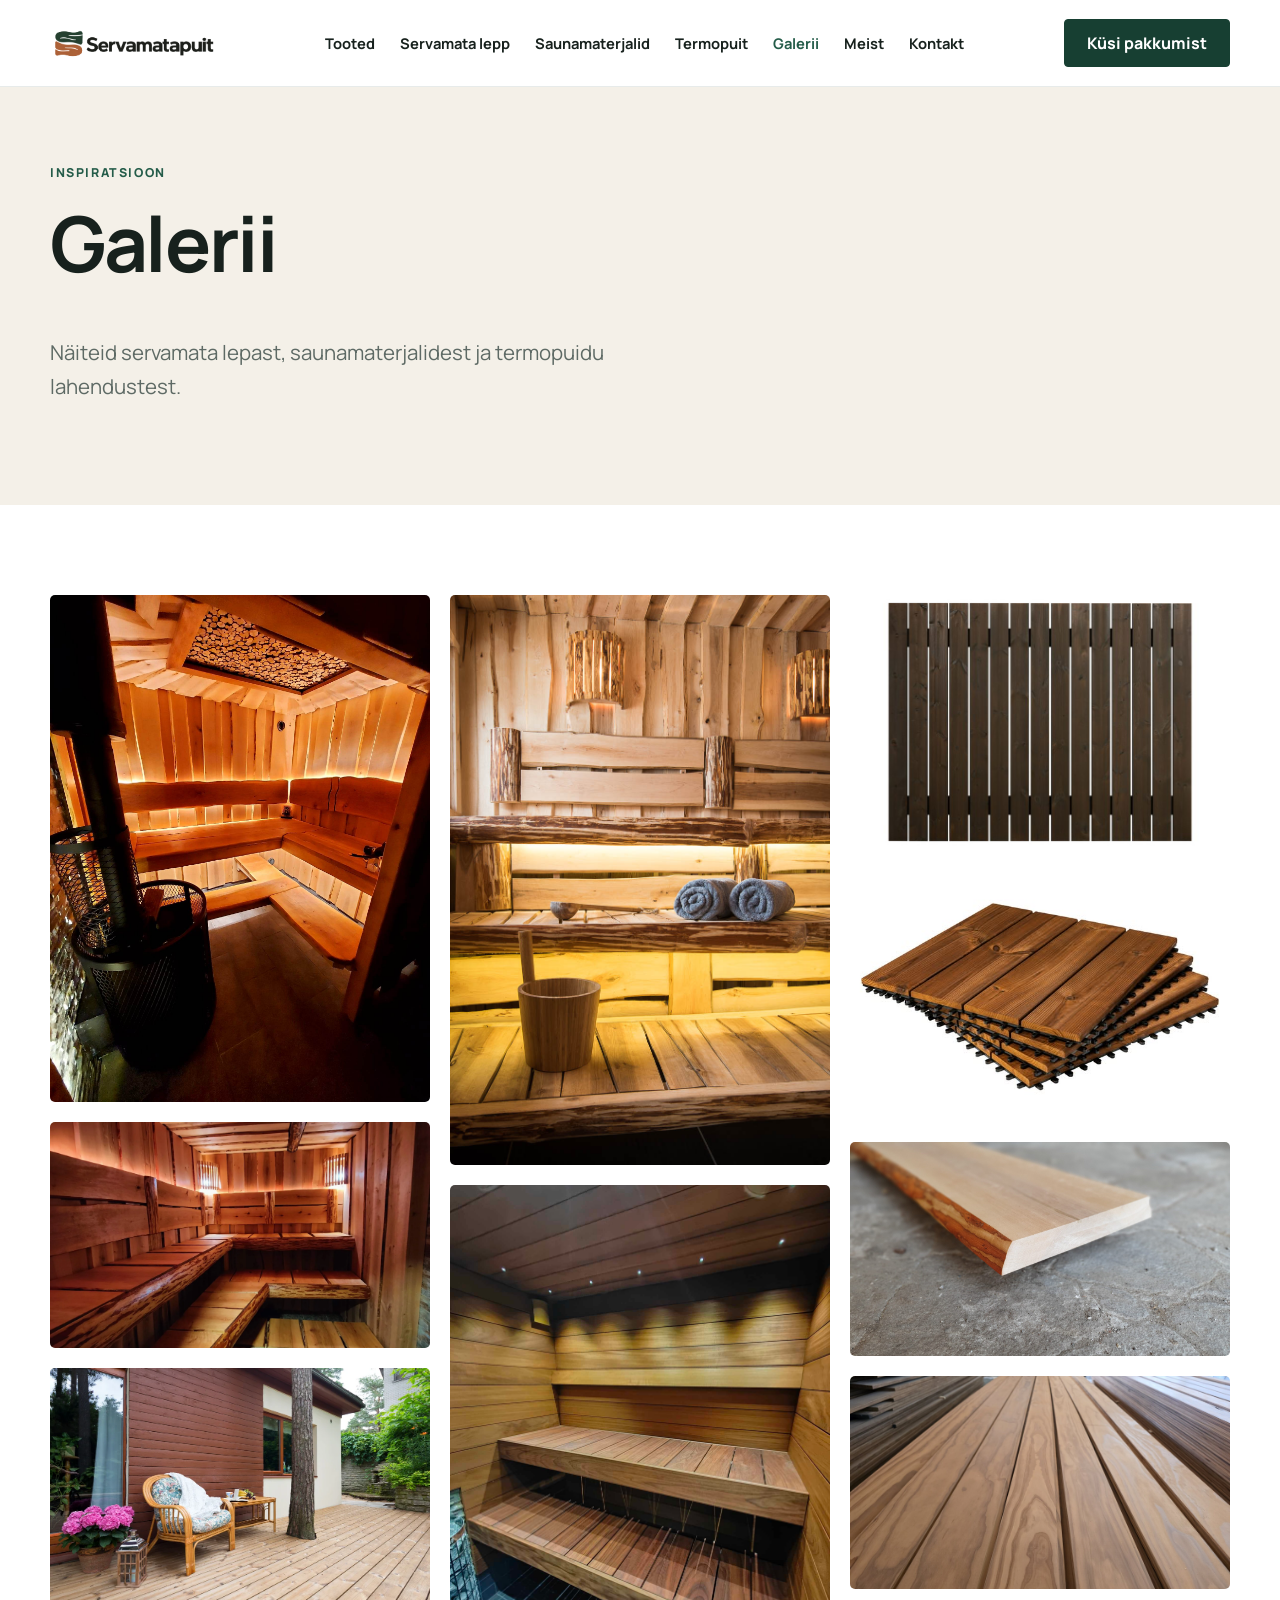
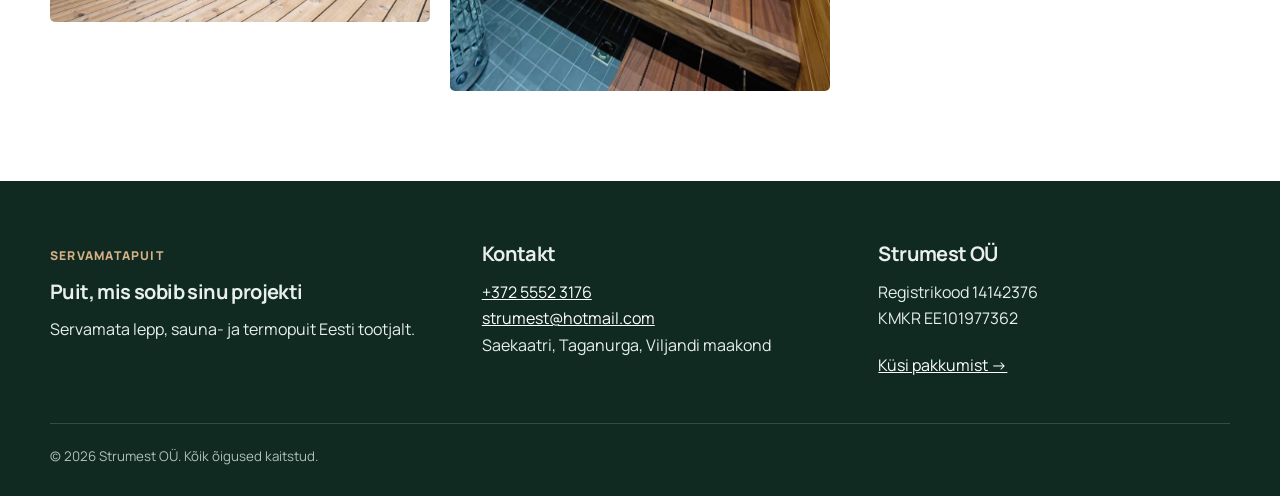
==== galerii/index.html @ 7a6e7cc1 "Add galerii page" ====
<!doctype html><html lang='et'><head><meta charset='utf-8'><meta name='viewport' content='width=device-width,initial-scale=1'><title>Galerii | Servamatapuit</title><meta name='description' content='Inspiratsioon servamata lepa, sauna- ja termopuidu kasutamiseks.'><link rel='canonical' href='https://servamatapuit.ee/galerii/'><meta property='og:title' content='Galerii | Servamatapuit'><meta property='og:description' content='Inspiratsioon servamata lepa, sauna- ja termopuidu kasutamiseks.'><meta property='og:type' content='website'><meta property='og:url' content='https://servamatapuit.ee/galerii/'><meta property='og:image' content='https://servamatapuit.ee/assets/oksavaba-servamata-lepp.jpg'><link rel='icon' href='/assets/servamatapuit-logo-tight.png'><link rel='stylesheet' href='/assets/style.css'></head><body><header class='site-header'><a class='skip' href='#sisu'>Liigu sisu juurde</a><div class='wrap nav'><a class='brand' href='/' aria-label='Servamatapuit avaleht'><img src='/assets/servamatapuit-logo-tight.png' alt='Servamatapuit'></a><button class='mobile-toggle' aria-label='Ava menüü' aria-expanded='false'>☰</button><nav class='menu' aria-label='Peamenüü'><a href='/tooted/'>Tooted</a>
<a href='/servamata-lepp/'>Servamata lepp</a>
<a href='/saunamaterjalid/'>Saunamaterjalid</a>
<a href='/termopuit/'>Termopuit</a>
<a href='/galerii/' aria-current="page">Galerii</a>
<a href='/meist/'>Meist</a>
<a href='/kontakt/'>Kontakt</a></nav><a class='nav-cta' href='/hinnaparing/'>Küsi pakkumist</a></div></header><main id='sisu'><section class='hero'><div class='wrap'><span class='eyebrow'>Inspiratsioon</span><h1>Galerii</h1><p class='lead'>Näiteid servamata lepast, saunamaterjalidest ja termopuidu lahendustest.</p></div></section><section class='section'><div class='wrap gallery'><img src='/assets/servamata-lepp-saunas.jpeg' alt='Servamata lepp saunas'><img src='/assets/lepapuidust-saun.webp' alt='Lepapuidust saun'><img src='/assets/termoaed-terrass.webp' alt='Termopuidust terrass'><img src='/assets/servamata-lepp-sisekujunduses.jpg' alt='Servamata lepp sisekujunduses'><img src='/assets/termotoodeldud-puit-saunas.jpg' alt='Termotöödeldud puit saunas'><img src='/assets/termoaed-aiapaneel.jpg' alt='Termopuidust aiapaneel'><img src='/assets/termoaed-porandamoodulid.jpg' alt='Termopuidust põrandamoodulid'><img src='/assets/lepaplank-35mm.jpg' alt='35 mm lepaplank'><img src='/assets/radiata-sts-20x138-pealt.jpg' alt='Radiata männi voodrilaud'></div></section></main><footer class='footer'><div class='wrap'><div class='footer-grid'><div><p class='kicker'>Servamatapuit</p><h3>Puit, mis sobib sinu projekti</h3><p>Servamata lepp, sauna- ja termopuit Eesti tootjalt.</p></div><div><h3>Kontakt</h3><p><a href='tel:+37255523176'>+372 5552 3176</a><br><a href='mailto:strumest@hotmail.com'>strumest@hotmail.com</a><br>Saekaatri, Taganurga, Viljandi maakond</p></div><div><h3>Strumest OÜ</h3><p>Registrikood 14142376<br>KMKR EE101977362</p><a href='/hinnaparing/'>Küsi pakkumist →</a></div></div><small>© 2026 Strumest OÜ. Kõik õigused kaitstud.</small></div></footer><script src='/assets/site.js' defer></script></body></html>
---- assets/style.css ----
@font-face{font-family:Manrope;src:url('/assets/Manrope-VariableFont_wght.woff2') format('woff2');font-weight:200 800;font-display:swap}
:root{--green:#173f32;--green2:#245c49;--wood:#c58a52;--cream:#f4f0e8;--ink:#17211d;--muted:#5e6a65;--line:#d8ddd9;--white:#fff;--shadow:0 18px 50px rgba(23,63,50,.12)}
*{box-sizing:border-box}html{scroll-behavior:smooth}body{margin:0;color:var(--ink);background:#fff;font-family:Manrope,Arial,sans-serif;line-height:1.65}img{display:block;max-width:100%;height:auto}a{color:inherit}h1,h2,h3{line-height:1.12;margin:0 0 .65em;letter-spacing:-.03em}h1{font-size:clamp(2.45rem,6vw,5.8rem);max-width:14ch}h2{font-size:clamp(2rem,4vw,3.5rem)}h3{font-size:1.25rem}p{margin:.2em 0 1.25em}.wrap{width:min(1180px,calc(100% - 40px));margin:auto}.site-header{position:sticky;top:0;z-index:20;background:rgba(255,255,255,.95);backdrop-filter:blur(12px);border-bottom:1px solid rgba(23,63,50,.1)}.nav{height:86px;display:flex;align-items:center;justify-content:space-between;gap:28px}.brand img{width:174px}.menu{display:flex;align-items:center;gap:25px;font-size:.92rem;font-weight:700}.menu a{text-decoration:none}.menu a:hover,.menu a[aria-current=page]{color:var(--green2)}.nav-cta,.btn{display:inline-flex;align-items:center;justify-content:center;min-height:48px;padding:0 22px;border-radius:4px;background:var(--green);color:#fff;text-decoration:none;font-weight:750;border:1px solid var(--green);cursor:pointer}.btn:hover,.nav-cta:hover{background:var(--green2)}.btn.alt{background:transparent;color:var(--green)}.mobile-toggle{display:none;border:0;background:transparent;font-size:1.75rem;color:var(--green)}
.hero{background:var(--cream);padding:76px 0}.hero-grid{display:grid;grid-template-columns:1.05fr .95fr;align-items:center;gap:64px}.eyebrow{display:block;margin-bottom:17px;color:var(--green2);font-size:.77rem;font-weight:800;text-transform:uppercase;letter-spacing:.13em}.lead{font-size:clamp(1.05rem,2vw,1.28rem);color:var(--muted);max-width:640px}.actions{display:flex;flex-wrap:wrap;gap:12px;margin-top:27px}.hero-media{position:relative}.hero-media img{width:100%;height:560px;object-fit:cover;border-radius:6px;box-shadow:var(--shadow)}.price-tag{position:absolute;right:-18px;bottom:28px;background:#fff;padding:18px 22px;border-left:5px solid var(--wood);box-shadow:var(--shadow);font-weight:800}
.section{padding:90px 0}.section.soft{background:#f7f7f4}.section.green{background:var(--green);color:#fff}.section-head{display:flex;justify-content:space-between;align-items:end;gap:28px;margin-bottom:38px}.section-head p{max-width:600px;color:var(--muted)}.green .section-head p{color:#dce8e2}.grid{display:grid;grid-template-columns:repeat(3,1fr);gap:24px}.grid.two{grid-template-columns:repeat(2,1fr)}.card{background:#fff;border:1px solid var(--line);border-radius:6px;overflow:hidden}.card img{width:100%;height:270px;object-fit:cover}.card-body{padding:26px}.card p{color:var(--muted)}.card-link{font-weight:800;color:var(--green2);text-decoration:none}.price{font-size:1.15rem;font-weight:800;color:var(--green);margin-top:16px}.content{display:grid;grid-template-columns:minmax(0,1.35fr) minmax(280px,.65fr);gap:70px}.prose{font-size:1.03rem}.prose h2{margin-top:1.35em}.prose ul{padding-left:1.2em}.sidebox{align-self:start;position:sticky;top:110px;background:var(--cream);padding:30px;border-radius:6px}.sidebox ul{padding-left:1.2em}.table-wrap{overflow:auto;margin:28px 0}table{width:100%;border-collapse:collapse;min-width:650px}th,td{text-align:left;padding:15px;border-bottom:1px solid var(--line)}th{background:var(--green);color:#fff;font-size:.85rem}tr:nth-child(even) td{background:#f7f7f4}.notice{padding:20px 24px;background:#fff4df;border-left:5px solid var(--wood);margin:28px 0}.gallery{columns:3;column-gap:20px}.gallery img{width:100%;margin:0 0 20px;border-radius:5px;break-inside:avoid}.contact-grid{display:grid;grid-template-columns:.8fr 1.2fr;gap:56px}.contact-list{list-style:none;padding:0;margin:28px 0}.contact-list li{margin:14px 0}.contact-list a{color:var(--green2);font-weight:750}.form{background:#fff;padding:34px;border:1px solid var(--line);box-shadow:var(--shadow)}.field{margin-bottom:18px}.field label{display:block;font-weight:800;margin-bottom:7px}.field input,.field textarea{width:100%;border:1px solid #bfc8c3;border-radius:4px;padding:13px 14px;font:inherit;background:#fff}.field textarea{min-height:150px;resize:vertical}.field input:focus,.field textarea:focus{outline:3px solid rgba(36,92,73,.18);border-color:var(--green2)}.status{margin:16px 0 0;padding:13px 15px;background:#eef6f2;display:none}.status.error{background:#fff0ed;color:#8b2f23}.trap{position:absolute;left:-9999px}.footer{background:#102a22;color:#e8efec;padding:62px 0 28px}.footer-grid{display:grid;grid-template-columns:1.1fr 1fr 1fr;gap:45px}.footer a{color:#fff}.footer small{display:block;margin-top:45px;padding-top:22px;border-top:1px solid rgba(255,255,255,.15);color:#afc1ba}.kicker{font-weight:800;color:#d7b185;text-transform:uppercase;letter-spacing:.1em;font-size:.76rem}.mini-grid{display:grid;grid-template-columns:repeat(3,1fr);gap:1px;background:var(--line);border:1px solid var(--line)}.metric{background:#fff;padding:28px}.metric strong{display:block;color:var(--green);font-size:1.8rem}.skip{position:absolute;left:-9999px}.skip:focus{left:15px;top:15px;z-index:50;background:#fff;padding:12px}
@media(max-width:930px){.mobile-toggle{display:block}.menu{display:none;position:absolute;top:86px;left:0;right:0;background:#fff;padding:25px 20px;flex-direction:column;align-items:flex-start;border-bottom:1px solid var(--line)}.menu.open{display:flex}.nav-cta{display:none}.hero-grid,.content,.contact-grid{grid-template-columns:1fr}.hero-media img{height:430px}.sidebox{position:static}.grid{grid-template-columns:repeat(2,1fr)}.footer-grid{grid-template-columns:1fr 1fr}.gallery{columns:2}}
@media(max-width:620px){.wrap{width:min(100% - 28px,1180px)}.nav{height:74px}.menu{top:74px}.brand img{width:150px}.hero{padding:48px 0}.hero-media img{height:330px}.price-tag{right:8px}.section{padding:64px 0}.section-head{display:block}.grid,.grid.two,.mini-grid,.footer-grid{grid-template-columns:1fr}.gallery{columns:1}.form{padding:22px}.card img{height:235px}}
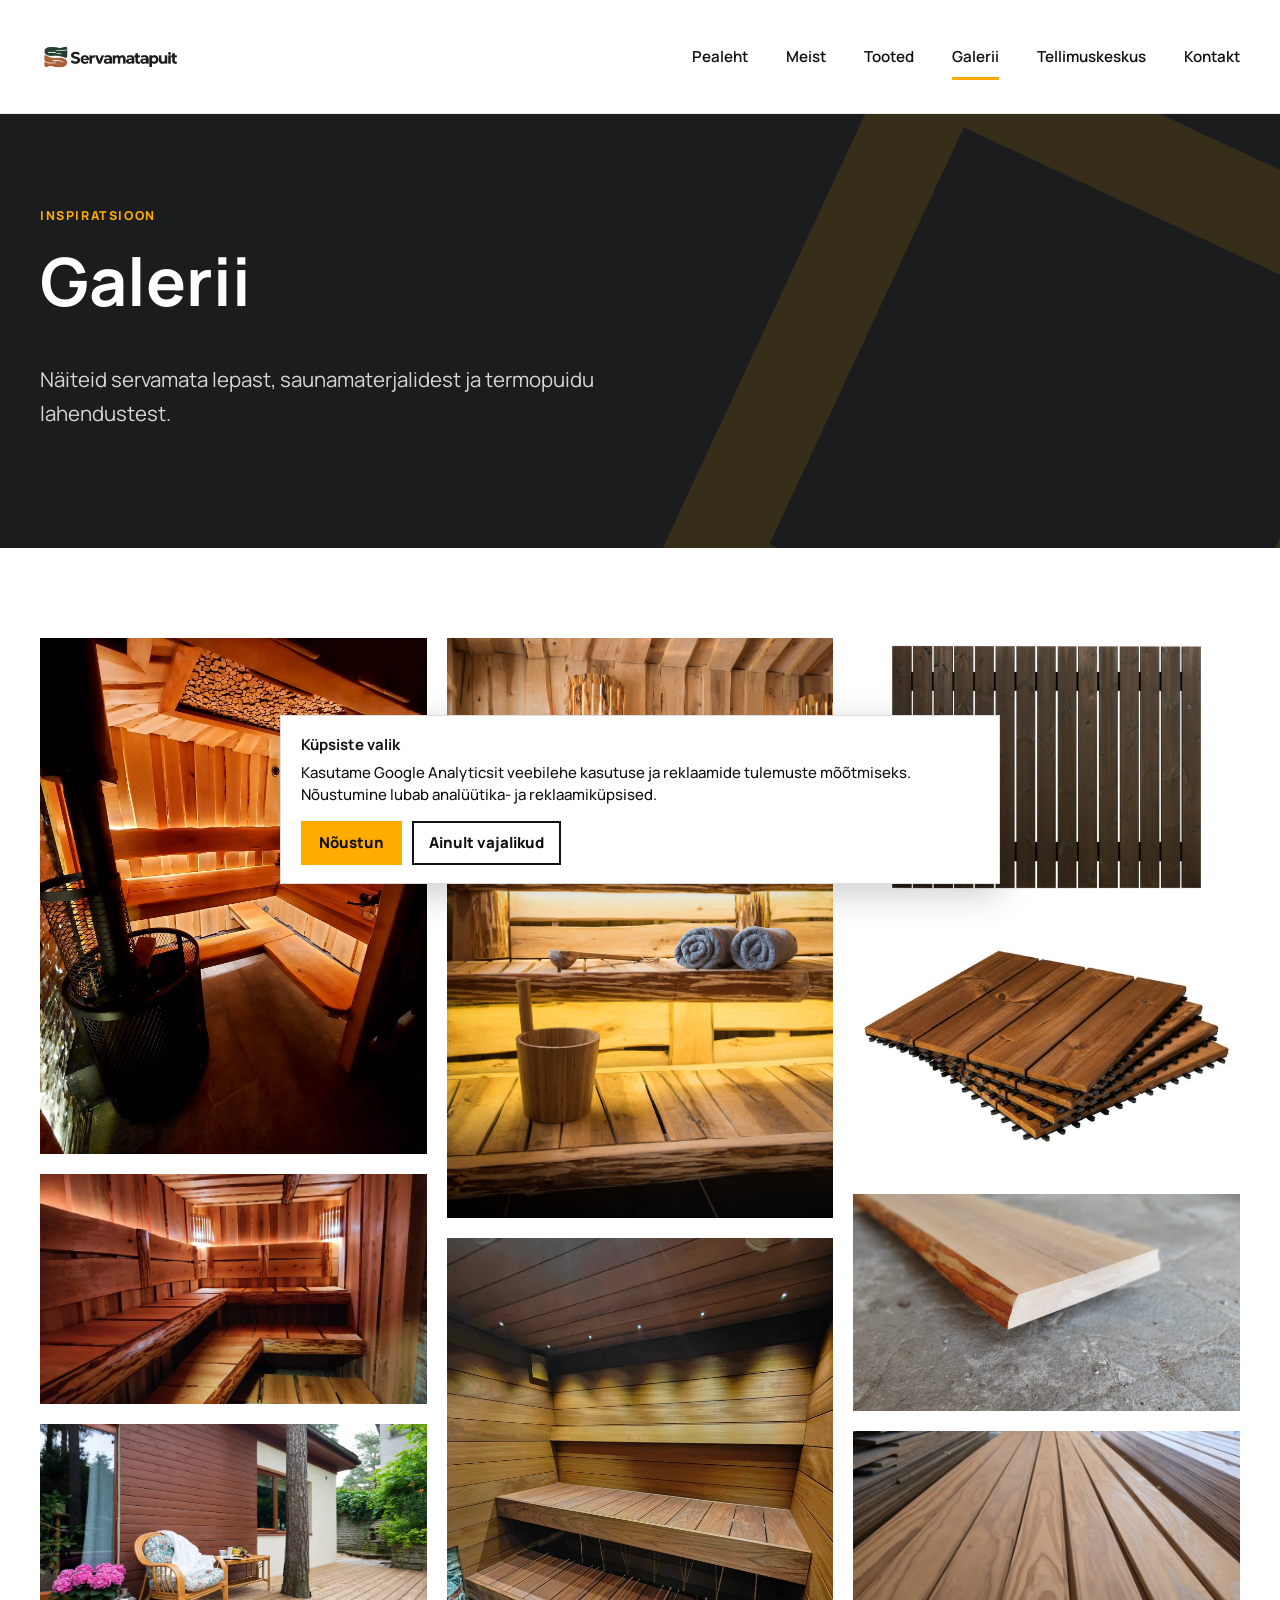
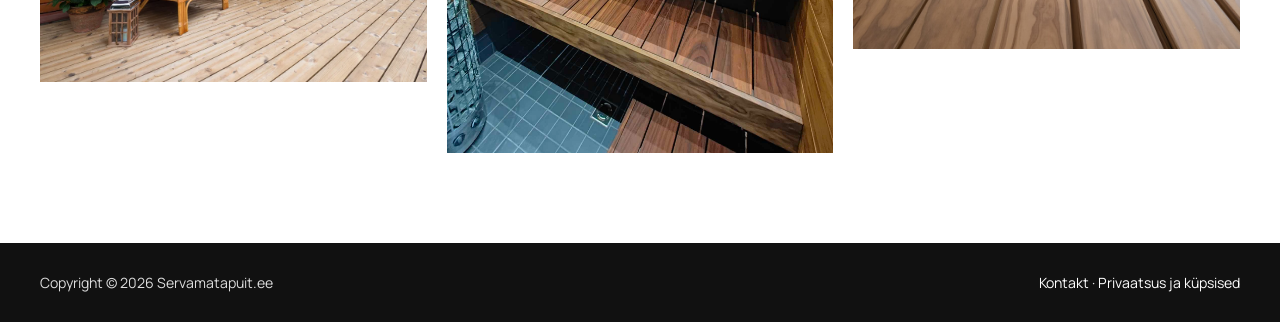
==== commit 21f396fb: "Restore original navigation and design" ====
--- a/galerii/index.html
+++ b/galerii/index.html
@@ -1,7 +1,6 @@
-<!doctype html><html lang='et'><head><meta charset='utf-8'><meta name='viewport' content='width=device-width,initial-scale=1'><title>Galerii | Servamatapuit</title><meta name='description' content='Inspiratsioon servamata lepa, sauna- ja termopuidu kasutamiseks.'><link rel='canonical' href='https://servamatapuit.ee/galerii/'><meta property='og:title' content='Galerii | Servamatapuit'><meta property='og:description' content='Inspiratsioon servamata lepa, sauna- ja termopuidu kasutamiseks.'><meta property='og:type' content='website'><meta property='og:url' content='https://servamatapuit.ee/galerii/'><meta property='og:image' content='https://servamatapuit.ee/assets/oksavaba-servamata-lepp.jpg'><link rel='icon' href='/assets/servamatapuit-logo-tight.png'><link rel='stylesheet' href='/assets/style.css'></head><body><header class='site-header'><a class='skip' href='#sisu'>Liigu sisu juurde</a><div class='wrap nav'><a class='brand' href='/' aria-label='Servamatapuit avaleht'><img src='/assets/servamatapuit-logo-tight.png' alt='Servamatapuit'></a><button class='mobile-toggle' aria-label='Ava menüü' aria-expanded='false'>☰</button><nav class='menu' aria-label='Peamenüü'><a href='/tooted/'>Tooted</a>
-<a href='/servamata-lepp/'>Servamata lepp</a>
-<a href='/saunamaterjalid/'>Saunamaterjalid</a>
-<a href='/termopuit/'>Termopuit</a>
+<!doctype html><html lang='et'><head><meta charset='utf-8'><meta name='viewport' content='width=device-width,initial-scale=1'><meta name='google-site-verification' content='ieFCUeWB4pUqxDX980S_COd47kW6NTU7FPkbfUWJFUU'><meta name='referrer' content='strict-origin-when-cross-origin'><title>Galerii | Servamatapuit</title><meta name='description' content='Inspiratsioon servamata lepa, sauna- ja termopuidu kasutamiseks.'><link rel='canonical' href='https://servamatapuit.ee/galerii/'><meta property='og:title' content='Galerii | Servamatapuit'><meta property='og:description' content='Inspiratsioon servamata lepa, sauna- ja termopuidu kasutamiseks.'><meta property='og:type' content='website'><meta property='og:url' content='https://servamatapuit.ee/galerii/'><meta property='og:image' content='https://servamatapuit.ee/assets/oksavaba-servamata-lepp.jpg'><script type='application/ld+json'>{"@context":"https://schema.org","@graph":[{"@type":"WebSite","@id":"https://servamatapuit.ee/#website","url":"https://servamatapuit.ee/","name":"Servamatapuit","inLanguage":"et"},{"@type":"LocalBusiness","@id":"https://servamatapuit.ee/#business","name":"Strumest OÜ – Servamatapuit","url":"https://servamatapuit.ee/","logo":"https://servamatapuit.ee/assets/servamatapuit-logo-tight.png","image":"https://servamatapuit.ee/assets/oksavaba-servamata-lepp.jpg","telephone":"+37255523176","email":"strumest@hotmail.com","priceRange":"€€","address":{"@type":"PostalAddress","streetAddress":"Saekaatri","addressLocality":"Taganurga","addressRegion":"Viljandi maakond","addressCountry":"EE"}}]}</script><link rel='icon' href='/assets/servamatapuit-logo-tight.png'><link rel='stylesheet' href='/assets/style.css'></head><body><header class='site-header'><a class='skip' href='#sisu'>Liigu sisu juurde</a><div class='wrap nav'><a class='brand' href='/' aria-label='Servamatapuit avaleht'><img src='/assets/servamatapuit-logo-tight.png' alt='Servamatapuit'></a><button class='mobile-toggle' aria-label='Ava menüü' aria-expanded='false'>☰</button><nav class='menu' aria-label='Peamenüü'><a href='/'>Pealeht</a>
+<a href='/meist/'>Meist</a>
+<a href='/tooted/'>Tooted</a>
 <a href='/galerii/' aria-current="page">Galerii</a>
-<a href='/meist/'>Meist</a>
-<a href='/kontakt/'>Kontakt</a></nav><a class='nav-cta' href='/hinnaparing/'>Küsi pakkumist</a></div></header><main id='sisu'><section class='hero'><div class='wrap'><span class='eyebrow'>Inspiratsioon</span><h1>Galerii</h1><p class='lead'>Näiteid servamata lepast, saunamaterjalidest ja termopuidu lahendustest.</p></div></section><section class='section'><div class='wrap gallery'><img src='/assets/servamata-lepp-saunas.jpeg' alt='Servamata lepp saunas'><img src='/assets/lepapuidust-saun.webp' alt='Lepapuidust saun'><img src='/assets/termoaed-terrass.webp' alt='Termopuidust terrass'><img src='/assets/servamata-lepp-sisekujunduses.jpg' alt='Servamata lepp sisekujunduses'><img src='/assets/termotoodeldud-puit-saunas.jpg' alt='Termotöödeldud puit saunas'><img src='/assets/termoaed-aiapaneel.jpg' alt='Termopuidust aiapaneel'><img src='/assets/termoaed-porandamoodulid.jpg' alt='Termopuidust põrandamoodulid'><img src='/assets/lepaplank-35mm.jpg' alt='35 mm lepaplank'><img src='/assets/radiata-sts-20x138-pealt.jpg' alt='Radiata männi voodrilaud'></div></section></main><footer class='footer'><div class='wrap'><div class='footer-grid'><div><p class='kicker'>Servamatapuit</p><h3>Puit, mis sobib sinu projekti</h3><p>Servamata lepp, sauna- ja termopuit Eesti tootjalt.</p></div><div><h3>Kontakt</h3><p><a href='tel:+37255523176'>+372 5552 3176</a><br><a href='mailto:strumest@hotmail.com'>strumest@hotmail.com</a><br>Saekaatri, Taganurga, Viljandi maakond</p></div><div><h3>Strumest OÜ</h3><p>Registrikood 14142376<br>KMKR EE101977362</p><a href='/hinnaparing/'>Küsi pakkumist →</a></div></div><small>© 2026 Strumest OÜ. Kõik õigused kaitstud.</small></div></footer><script src='/assets/site.js' defer></script></body></html>
+<a href='/hinnaparing/'>Tellimuskeskus</a>
+<a href='/kontakt/'>Kontakt</a></nav></div></header><main id='sisu'><section class='hero'><div class='wrap'><span class='eyebrow'>Inspiratsioon</span><h1>Galerii</h1><p class='lead'>Näiteid servamata lepast, saunamaterjalidest ja termopuidu lahendustest.</p></div></section><section class='section'><div class='wrap gallery'><img src='/assets/servamata-lepp-saunas.jpeg' alt='Servamata lepp saunas'><img src='/assets/lepapuidust-saun.webp' alt='Lepapuidust saun'><img src='/assets/termoaed-terrass.webp' alt='Termopuidust terrass'><img src='/assets/servamata-lepp-sisekujunduses.jpg' alt='Servamata lepp sisekujunduses'><img src='/assets/termotoodeldud-puit-saunas.jpg' alt='Termotöödeldud puit saunas'><img src='/assets/termoaed-aiapaneel.jpg' alt='Termopuidust aiapaneel'><img src='/assets/termoaed-porandamoodulid.jpg' alt='Termopuidust põrandamoodulid'><img src='/assets/lepaplank-35mm.jpg' alt='35 mm lepaplank'><img src='/assets/radiata-sts-20x138-pealt.jpg' alt='Radiata männi voodrilaud'></div></section></main><footer class='footer'><div class='wrap footer-line'><span>Copyright © 2026 Servamatapuit.ee</span><span><a href='/kontakt/'>Kontakt</a> · <a href='/privaatsus/'>Privaatsus ja küpsised</a></span></div></footer><script src='/assets/site.js' defer></script></body></html>
--- a/assets/style.css
+++ b/assets/style.css
@@ -1,7 +1,15 @@
 @font-face{font-family:Manrope;src:url('/assets/Manrope-VariableFont_wght.woff2') format('woff2');font-weight:200 800;font-display:swap}
-:root{--green:#173f32;--green2:#245c49;--wood:#c58a52;--cream:#f4f0e8;--ink:#17211d;--muted:#5e6a65;--line:#d8ddd9;--white:#fff;--shadow:0 18px 50px rgba(23,63,50,.12)}
-*{box-sizing:border-box}html{scroll-behavior:smooth}body{margin:0;color:var(--ink);background:#fff;font-family:Manrope,Arial,sans-serif;line-height:1.65}img{display:block;max-width:100%;height:auto}a{color:inherit}h1,h2,h3{line-height:1.12;margin:0 0 .65em;letter-spacing:-.03em}h1{font-size:clamp(2.45rem,6vw,5.8rem);max-width:14ch}h2{font-size:clamp(2rem,4vw,3.5rem)}h3{font-size:1.25rem}p{margin:.2em 0 1.25em}.wrap{width:min(1180px,calc(100% - 40px));margin:auto}.site-header{position:sticky;top:0;z-index:20;background:rgba(255,255,255,.95);backdrop-filter:blur(12px);border-bottom:1px solid rgba(23,63,50,.1)}.nav{height:86px;display:flex;align-items:center;justify-content:space-between;gap:28px}.brand img{width:174px}.menu{display:flex;align-items:center;gap:25px;font-size:.92rem;font-weight:700}.menu a{text-decoration:none}.menu a:hover,.menu a[aria-current=page]{color:var(--green2)}.nav-cta,.btn{display:inline-flex;align-items:center;justify-content:center;min-height:48px;padding:0 22px;border-radius:4px;background:var(--green);color:#fff;text-decoration:none;font-weight:750;border:1px solid var(--green);cursor:pointer}.btn:hover,.nav-cta:hover{background:var(--green2)}.btn.alt{background:transparent;color:var(--green)}.mobile-toggle{display:none;border:0;background:transparent;font-size:1.75rem;color:var(--green)}
-.hero{background:var(--cream);padding:76px 0}.hero-grid{display:grid;grid-template-columns:1.05fr .95fr;align-items:center;gap:64px}.eyebrow{display:block;margin-bottom:17px;color:var(--green2);font-size:.77rem;font-weight:800;text-transform:uppercase;letter-spacing:.13em}.lead{font-size:clamp(1.05rem,2vw,1.28rem);color:var(--muted);max-width:640px}.actions{display:flex;flex-wrap:wrap;gap:12px;margin-top:27px}.hero-media{position:relative}.hero-media img{width:100%;height:560px;object-fit:cover;border-radius:6px;box-shadow:var(--shadow)}.price-tag{position:absolute;right:-18px;bottom:28px;background:#fff;padding:18px 22px;border-left:5px solid var(--wood);box-shadow:var(--shadow);font-weight:800}
-.section{padding:90px 0}.section.soft{background:#f7f7f4}.section.green{background:var(--green);color:#fff}.section-head{display:flex;justify-content:space-between;align-items:end;gap:28px;margin-bottom:38px}.section-head p{max-width:600px;color:var(--muted)}.green .section-head p{color:#dce8e2}.grid{display:grid;grid-template-columns:repeat(3,1fr);gap:24px}.grid.two{grid-template-columns:repeat(2,1fr)}.card{background:#fff;border:1px solid var(--line);border-radius:6px;overflow:hidden}.card img{width:100%;height:270px;object-fit:cover}.card-body{padding:26px}.card p{color:var(--muted)}.card-link{font-weight:800;color:var(--green2);text-decoration:none}.price{font-size:1.15rem;font-weight:800;color:var(--green);margin-top:16px}.content{display:grid;grid-template-columns:minmax(0,1.35fr) minmax(280px,.65fr);gap:70px}.prose{font-size:1.03rem}.prose h2{margin-top:1.35em}.prose ul{padding-left:1.2em}.sidebox{align-self:start;position:sticky;top:110px;background:var(--cream);padding:30px;border-radius:6px}.sidebox ul{padding-left:1.2em}.table-wrap{overflow:auto;margin:28px 0}table{width:100%;border-collapse:collapse;min-width:650px}th,td{text-align:left;padding:15px;border-bottom:1px solid var(--line)}th{background:var(--green);color:#fff;font-size:.85rem}tr:nth-child(even) td{background:#f7f7f4}.notice{padding:20px 24px;background:#fff4df;border-left:5px solid var(--wood);margin:28px 0}.gallery{columns:3;column-gap:20px}.gallery img{width:100%;margin:0 0 20px;border-radius:5px;break-inside:avoid}.contact-grid{display:grid;grid-template-columns:.8fr 1.2fr;gap:56px}.contact-list{list-style:none;padding:0;margin:28px 0}.contact-list li{margin:14px 0}.contact-list a{color:var(--green2);font-weight:750}.form{background:#fff;padding:34px;border:1px solid var(--line);box-shadow:var(--shadow)}.field{margin-bottom:18px}.field label{display:block;font-weight:800;margin-bottom:7px}.field input,.field textarea{width:100%;border:1px solid #bfc8c3;border-radius:4px;padding:13px 14px;font:inherit;background:#fff}.field textarea{min-height:150px;resize:vertical}.field input:focus,.field textarea:focus{outline:3px solid rgba(36,92,73,.18);border-color:var(--green2)}.status{margin:16px 0 0;padding:13px 15px;background:#eef6f2;display:none}.status.error{background:#fff0ed;color:#8b2f23}.trap{position:absolute;left:-9999px}.footer{background:#102a22;color:#e8efec;padding:62px 0 28px}.footer-grid{display:grid;grid-template-columns:1.1fr 1fr 1fr;gap:45px}.footer a{color:#fff}.footer small{display:block;margin-top:45px;padding-top:22px;border-top:1px solid rgba(255,255,255,.15);color:#afc1ba}.kicker{font-weight:800;color:#d7b185;text-transform:uppercase;letter-spacing:.1em;font-size:.76rem}.mini-grid{display:grid;grid-template-columns:repeat(3,1fr);gap:1px;background:var(--line);border:1px solid var(--line)}.metric{background:#fff;padding:28px}.metric strong{display:block;color:var(--green);font-size:1.8rem}.skip{position:absolute;left:-9999px}.skip:focus{left:15px;top:15px;z-index:50;background:#fff;padding:12px}
-@media(max-width:930px){.mobile-toggle{display:block}.menu{display:none;position:absolute;top:86px;left:0;right:0;background:#fff;padding:25px 20px;flex-direction:column;align-items:flex-start;border-bottom:1px solid var(--line)}.menu.open{display:flex}.nav-cta{display:none}.hero-grid,.content,.contact-grid{grid-template-columns:1fr}.hero-media img{height:430px}.sidebox{position:static}.grid{grid-template-columns:repeat(2,1fr)}.footer-grid{grid-template-columns:1fr 1fr}.gallery{columns:2}}
-@media(max-width:620px){.wrap{width:min(100% - 28px,1180px)}.nav{height:74px}.menu{top:74px}.brand img{width:150px}.hero{padding:48px 0}.hero-media img{height:330px}.price-tag{right:8px}.section{padding:64px 0}.section-head{display:block}.grid,.grid.two,.mini-grid,.footer-grid{grid-template-columns:1fr}.gallery{columns:1}.form{padding:22px}.card img{height:235px}}
+:root{--accent:#ffab00;--accent-dark:#e69500;--ink:#111;--muted:#59616b;--paper:#fff;--soft:#f3f3f3;--line:#dedede;--dark:#17191c;--shadow:0 16px 45px rgba(0,0,0,.12)}
+*{box-sizing:border-box}html{scroll-behavior:smooth}body{margin:0;color:var(--ink);background:var(--paper);font-family:Manrope,Arial,sans-serif;font-size:16px;line-height:1.65}img{display:block;max-width:100%;height:auto}a{color:inherit}h1,h2,h3{font-weight:700;line-height:1.15;margin:0 0 .65em}h1{font-size:clamp(2.6rem,5.2vw,5.2rem)}h2{font-size:clamp(2rem,3.7vw,3.55rem)}h3{font-size:1.25rem}p{margin:.2em 0 1.25em}.wrap{width:min(1200px,calc(100% - 48px));margin:auto}
+.site-header{position:relative;z-index:20;background:#fff;border-bottom:1px solid #ececec}.nav{min-height:112px;display:flex;align-items:center;justify-content:space-between;gap:40px}.brand img{width:146px}.menu{display:flex;align-items:center;gap:38px;font-size:.95rem;font-weight:600}.menu a{text-decoration:none;position:relative;padding:44px 0}.menu a:after{content:'';position:absolute;left:0;right:100%;bottom:33px;height:3px;background:var(--accent);transition:right .25s ease}.menu a:hover:after,.menu a[aria-current=page]:after{right:0}.mobile-toggle{display:none;border:0;background:transparent;font-size:1.75rem;color:#111}.skip{position:absolute;left:-9999px}.skip:focus{left:15px;top:15px;z-index:50;background:#fff;padding:12px}
+.legacy-hero,.legacy-cta{position:relative;isolation:isolate;overflow:hidden;color:#fff;background-size:cover;background-position:center}.legacy-hero{min-height:680px;background-image:url('/assets/oksavaba-servamata-lepp.jpg')}.legacy-cta{min-height:540px;background-image:url('/assets/termotoodeldud-puit-saunas.jpg');background-position:center 45%}.legacy-overlay{position:absolute;inset:0;z-index:-1;background:linear-gradient(90deg,rgba(0,0,0,.78) 0%,rgba(0,0,0,.53) 50%,rgba(0,0,0,.18) 100%)}.legacy-hero-content,.legacy-cta-content{min-height:inherit;display:flex;flex-direction:column;justify-content:center;align-items:flex-start;padding-top:90px;padding-bottom:110px}.legacy-hero-content h1{font-size:clamp(4rem,8vw,7.8rem);letter-spacing:-.055em;margin-bottom:.18em}.legacy-hero-content p{font-size:clamp(1.05rem,1.8vw,1.35rem);max-width:760px}.legacy-button{display:inline-flex;align-items:center;justify-content:center;min-height:50px;margin-top:16px;padding:0 30px;background:var(--accent);border:2px solid var(--accent);color:#111;text-decoration:none;font-weight:800;text-transform:uppercase;letter-spacing:.07em;font-size:.78rem;transition:.25s}.legacy-button:hover{background:#fff;border-color:#fff}.legacy-button.dark{background:#111;border-color:#111;color:#fff}.legacy-button.dark:hover{background:#fff;color:#111}.pyramid{position:absolute;left:0;right:0;height:34px;overflow:hidden;pointer-events:none}.pyramid:before{content:'';position:absolute;left:50%;width:72px;height:72px;transform:translateX(-50%) rotate(45deg)}.pyramid.bottom{bottom:-1px}.pyramid.bottom:before{bottom:-48px;background:#fff}.pyramid.top{top:-1px}.pyramid.top:before{top:-48px;background:#fff}
+.legacy-products{position:relative;padding:118px 0 130px;background:#fff}.legacy-title-row{display:grid;grid-template-columns:1fr 1fr;align-items:end;margin-bottom:55px}.legacy-title-row h2{margin:0;position:relative}.legacy-title-row h2:before{content:'';position:absolute;right:calc(100% + 22px);top:.72em;width:90px;height:3px;background:var(--accent)}.legacy-title-row span{text-transform:uppercase;font-size:.78rem;letter-spacing:.2em;font-weight:800;color:#777}.legacy-product-list{display:grid;grid-template-columns:repeat(2,1fr);gap:48px 84px}.legacy-product-list article{border-top:1px solid #ddd;padding-top:26px}.legacy-product-list h3{margin:0 0 12px;font-size:1.35rem}.legacy-product-list p{color:var(--muted)}.legacy-product-list a{font-size:.78rem;text-transform:uppercase;letter-spacing:.1em;font-weight:800;text-decoration:none;border-bottom:2px solid var(--accent)}
+.legacy-portfolio{display:grid;grid-template-columns:1fr 1fr;background:#111}.legacy-portfolio a{position:relative;display:block;height:430px;overflow:hidden}.legacy-portfolio img{width:100%;height:100%;object-fit:cover;transition:transform .38s ease}.legacy-portfolio span{position:absolute;top:10%;left:8%;padding:7px 15px;background:#fff;color:#111;font-size:1.35rem;font-weight:800;opacity:0;transform:translateX(-70px);transition:.3s}.legacy-portfolio a:hover img,.legacy-portfolio a:focus img{transform:scale(1.1)}.legacy-portfolio a:hover span,.legacy-portfolio a:focus span{opacity:1;transform:translateX(0)}
+.legacy-eu{padding:110px 0;background:linear-gradient(120deg,#f1f1f1 0%,#fff 52%,#ffc44d 52%,#ffab00 100%)}.legacy-eu-grid{display:grid;grid-template-columns:.85fr 1.15fr;align-items:center;gap:100px}.eu-emblem{text-align:center}.eu-emblem img{width:min(300px,75%);margin:0 auto 25px}.eu-emblem strong{display:block;font-size:1.15rem}.eu-copy{font-size:1.05rem}.eu-copy p{max-width:720px}
+.legacy-why{padding:115px 0;background:#fff}.legacy-why-grid{display:grid;grid-template-columns:.9fr 1.1fr;gap:110px;align-items:center}.section-label{display:block;color:#777;font-size:.78rem;font-weight:800;text-transform:uppercase;letter-spacing:.18em;margin-bottom:18px}.legacy-why h2{margin:0}.legacy-why ul{list-style:none;margin:0;padding:0}.legacy-why li{position:relative;padding:18px 0 18px 36px;border-bottom:1px solid var(--line);font-size:1.08rem}.legacy-why li:before{content:'✓';position:absolute;left:0;color:var(--accent-dark);font-weight:900}
+.legacy-testimonials{padding:110px 0;background:#f4f4f4}.legacy-testimonials>div>h2{text-align:center;margin-bottom:58px}.testimonial-grid{display:grid;grid-template-columns:repeat(3,1fr);gap:28px}.testimonial-grid blockquote{margin:0;padding:35px;background:#fff;border-top:5px solid var(--accent);box-shadow:0 8px 30px rgba(0,0,0,.06)}.testimonial-grid blockquote p{color:#454545}.testimonial-grid cite{display:block;margin-top:12px;font-style:normal;font-weight:800}.stars{color:var(--accent-dark);letter-spacing:.08em}.legacy-cta-content{max-width:900px;text-align:center;align-items:center}.legacy-cta-content h2{font-size:clamp(2.2rem,4.5vw,4.3rem)}.legacy-cta-content p{font-size:1.15rem}.legacy-cta .pyramid.top:before{background:#f4f4f4}
+.footer{background:#111;color:#ddd;padding:28px 0;font-size:.88rem}.footer-line{display:flex;justify-content:space-between;gap:30px}.footer a{color:#fff;text-decoration:none}.footer a:hover{text-decoration:underline}
+.hero{background:#1b1c1e;color:#fff;padding:92px 0;position:relative;overflow:hidden}.hero:after{content:'';position:absolute;right:-120px;bottom:-210px;width:460px;height:460px;border:95px solid rgba(255,171,0,.12);transform:rotate(25deg)}.hero h1{max-width:14ch}.hero-grid{display:grid;grid-template-columns:1.05fr .95fr;align-items:center;gap:64px}.eyebrow{display:block;margin-bottom:17px;color:var(--accent);font-size:.77rem;font-weight:800;text-transform:uppercase;letter-spacing:.13em}.lead{font-size:clamp(1.05rem,2vw,1.28rem);color:#d7d7d7;max-width:680px}.actions{display:flex;flex-wrap:wrap;gap:12px;margin-top:27px}.hero-media{position:relative;z-index:1}.hero-media img{width:100%;height:500px;object-fit:cover;box-shadow:var(--shadow)}.price-tag{position:absolute;right:-18px;bottom:28px;background:#fff;color:#111;padding:18px 22px;border-left:5px solid var(--accent);box-shadow:var(--shadow);font-weight:800}.btn{display:inline-flex;align-items:center;justify-content:center;min-height:48px;padding:0 22px;border-radius:0;background:var(--accent);color:#111;text-decoration:none;font-weight:800;border:2px solid var(--accent);cursor:pointer}.btn:hover{background:#fff;border-color:#fff}.btn.alt{background:transparent;color:inherit;border-color:var(--accent)}.btn.alt:hover{background:var(--accent);color:#111}
+.section{padding:90px 0}.section.soft{background:#f7f7f7}.section.green{background:#1b1c1e;color:#fff}.section-head{display:flex;justify-content:space-between;align-items:end;gap:28px;margin-bottom:38px}.section-head p{max-width:600px;color:var(--muted)}.green .section-head p{color:#ddd}.grid{display:grid;grid-template-columns:repeat(3,1fr);gap:24px}.grid.two{grid-template-columns:repeat(2,1fr)}.card{background:#fff;border:1px solid var(--line);overflow:hidden}.card img{width:100%;height:270px;object-fit:cover}.card-body{padding:26px}.card p{color:var(--muted)}.card-link{font-weight:800;text-decoration:none;border-bottom:2px solid var(--accent)}.price{font-size:1.15rem;font-weight:800;color:#111;margin-top:16px}.content{display:grid;grid-template-columns:minmax(0,1.35fr) minmax(280px,.65fr);gap:70px}.prose{font-size:1.03rem}.prose h2{margin-top:1.35em}.prose ul{padding-left:1.2em}.sidebox{align-self:start;position:sticky;top:28px;background:#f2f2f2;padding:30px;border-top:5px solid var(--accent)}.sidebox ul{padding-left:1.2em}.table-wrap{overflow:auto;margin:28px 0}table{width:100%;border-collapse:collapse;min-width:650px}th,td{text-align:left;padding:15px;border-bottom:1px solid var(--line)}th{background:#17191c;color:#fff;font-size:.85rem}tr:nth-child(even) td{background:#f7f7f7}.notice{padding:20px 24px;background:#fff6df;border-left:5px solid var(--accent);margin:28px 0}.gallery{columns:3;column-gap:20px}.gallery img{width:100%;margin:0 0 20px;break-inside:avoid}.contact-grid{display:grid;grid-template-columns:.8fr 1.2fr;gap:56px}.contact-list{list-style:none;padding:0;margin:28px 0}.contact-list li{margin:14px 0}.contact-list a{font-weight:750}.form{background:#fff;padding:34px;border:1px solid var(--line);box-shadow:var(--shadow)}.field{margin-bottom:18px}.field label{display:block;font-weight:800;margin-bottom:7px}.field input,.field textarea{width:100%;border:1px solid #bfc3c7;border-radius:0;padding:13px 14px;font:inherit;background:#fff}.field textarea{min-height:150px;resize:vertical}.field input:focus,.field textarea:focus{outline:3px solid rgba(255,171,0,.25);border-color:var(--accent-dark)}.status{margin:16px 0 0;padding:13px 15px;background:#edf7ef;display:none}.status.error{background:#fff0ed;color:#8b2f23}.trap{position:absolute;left:-9999px}.mini-grid{display:grid;grid-template-columns:repeat(3,1fr);gap:1px;background:var(--line);border:1px solid var(--line)}.metric{background:#fff;padding:28px}.metric strong{display:block;font-size:1.8rem}
+@media(max-width:930px){.mobile-toggle{display:block}.menu{display:none;position:absolute;top:100%;left:0;right:0;background:#fff;padding:25px 24px;flex-direction:column;align-items:flex-start;gap:0;border-bottom:1px solid var(--line)}.menu.open{display:flex}.menu a{padding:12px 0;width:100%}.menu a:after{bottom:7px}.nav{min-height:88px}.legacy-hero{min-height:600px}.legacy-product-list,.legacy-title-row,.legacy-eu-grid,.legacy-why-grid,.hero-grid,.content,.contact-grid{grid-template-columns:1fr}.legacy-title-row{gap:12px}.legacy-eu-grid,.legacy-why-grid{gap:55px}.legacy-portfolio a{height:340px}.testimonial-grid{grid-template-columns:1fr}.hero-media img{height:430px}.sidebox{position:static}.grid{grid-template-columns:repeat(2,1fr)}.gallery{columns:2}}
+@media(max-width:620px){.wrap{width:min(100% - 30px,1200px)}.nav{min-height:76px}.brand img{width:132px}.legacy-hero{min-height:560px}.legacy-hero-content{padding-top:75px;padding-bottom:90px}.legacy-hero-content h1{font-size:3.45rem}.legacy-products,.legacy-eu,.legacy-why,.legacy-testimonials{padding:78px 0}.legacy-product-list{gap:34px}.legacy-portfolio{grid-template-columns:1fr}.legacy-portfolio a{height:300px}.legacy-portfolio span{opacity:1;transform:none;top:auto;bottom:18px;left:18px;font-size:1rem}.legacy-eu{background:linear-gradient(155deg,#f1f1f1 0%,#fff 45%,#ffc44d 45%,#ffab00 100%)}.legacy-cta{min-height:500px}.footer-line{flex-direction:column;gap:8px}.hero{padding:64px 0}.hero-media img{height:330px}.price-tag{right:8px}.section{padding:64px 0}.section-head{display:block}.grid,.grid.two,.mini-grid{grid-template-columns:1fr}.gallery{columns:1}.form{padding:22px}.card img{height:235px}}
